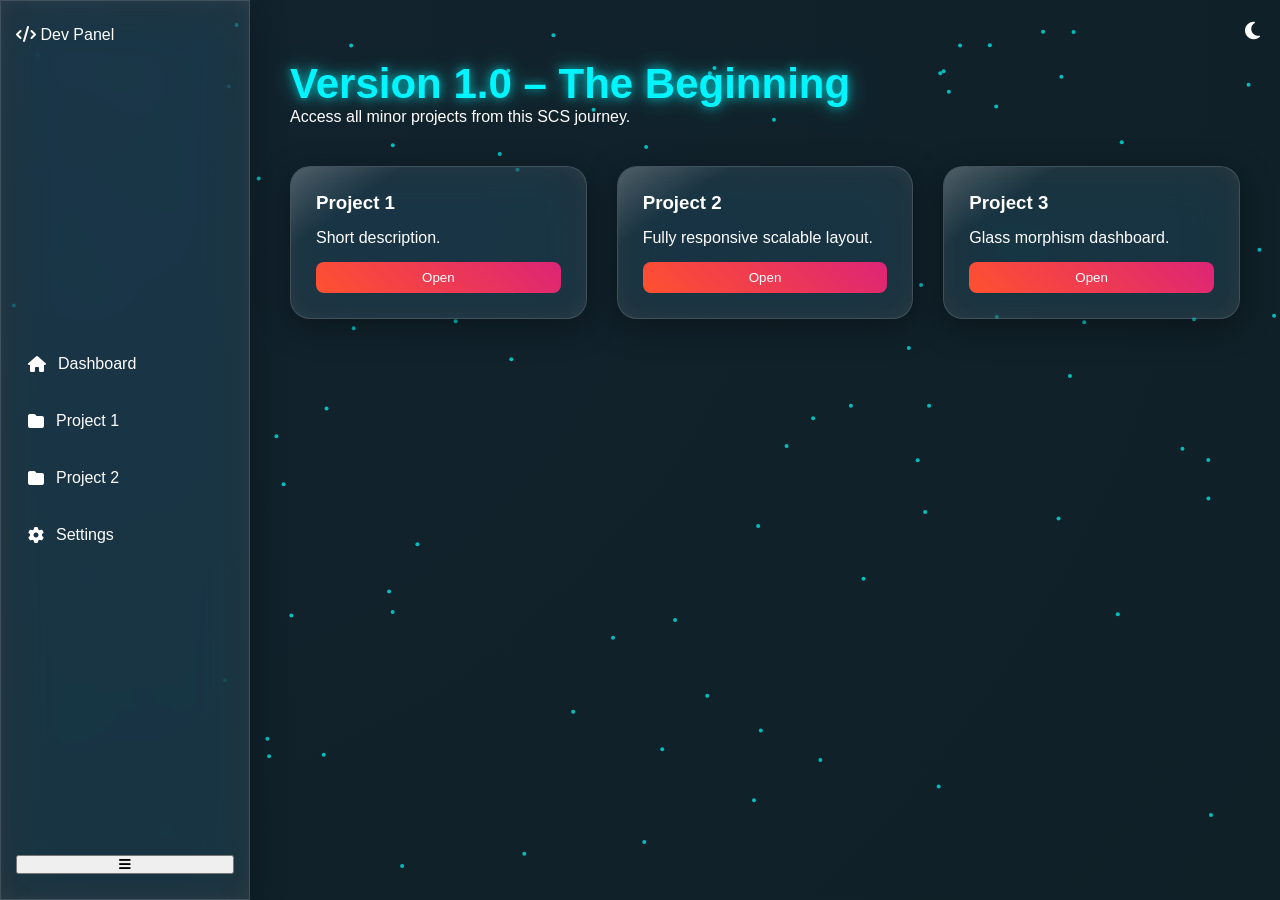
==== index.html @ 0c5f4213 "first commit" ====
<!DOCTYPE html>
<html lang="en">
<head>
    <meta charset="UTF-8">
    <title>Version 1.0 – The Beginning</title>
    <meta name="viewport" content="width=device-width, initial-scale=1.0">

    <link rel="stylesheet" href="style.css">

    <!-- Font Awesome -->
    <link href="https://cdnjs.cloudflare.com/ajax/libs/font-awesome/6.5.0/css/all.min.css" rel="stylesheet">
</head>
<body>

<canvas id="particles"></canvas>

<!-- Mobile Menu -->
<div class="mobile-menu" id="mobileMenu">
    <i class="fas fa-bars"></i>
</div>

<!-- Theme Toggle -->
<div class="theme-toggle" id="themeToggle">
    <i class="fas fa-moon"></i>
</div>

<div class="layout">

    <!-- Sidebar -->
    <aside class="sidebar" id="sidebar">
        <div class="logo">
            <i class="fas fa-code"></i>
            <span>Dev Panel</span>
        </div>

        <nav>
            <a href="#"><i class="fas fa-home"></i><span>Dashboard</span></a>
            <a href="#"><i class="fas fa-folder"></i><span>Project 1</span></a>
            <a href="#"><i class="fas fa-folder"></i><span>Project 2</span></a>
            <a href="#"><i class="fas fa-cog"></i><span>Settings</span></a>
        </nav>

        <button class="collapse-btn" id="collapseBtn">
            <i class="fas fa-bars"></i>
        </button>
    </aside>

    <!-- Main -->
    <main class="main">

        <section class="hero">
            <h1>Version 1.0 – The Beginning</h1>
            <p>Access all minor projects from this SCS journey.</p>
        </section>

        <!-- Dynamic Cards -->
        <section class="projects" id="projectsContainer"></section>

    </main>

</div>

<script src="script.js"></script>
</body>
</html>
---- style.css ----
:root {
    --bg: #0f2027;
    --text: #ffffff;
    --card-bg: rgba(255,255,255,0.08);
    --neon: #00ffff;
    --accent1: #00f5ff;
    --accent2: #7a00ff;
    --sidebar-width: 250px;
}

body.light {
    --bg: #f4f4f4;
    --text: #111;
    --card-bg: rgba(255,255,255,0.6);
}

/* RESET */
* {
    margin: 0;
    padding: 0;
    box-sizing: border-box;
    font-family: Arial, sans-serif;
}

body {
    background: radial-gradient(circle at top left, #12232e, #0f2027);
    color: var(--text);
    overflow-x: hidden;
    opacity: 0;
    transition: opacity 0.4s ease;
}

body.loaded {
    opacity: 1;
}

/* PARTICLES */
#particles {
    position: fixed;
    inset: 0;
    z-index: -1;
}

/* TOGGLES */
.theme-toggle,
.mobile-menu {
    position: fixed;
    top: 20px;
    font-size: 20px;
    cursor: pointer;
    z-index: 1000;
    transition: transform 0.3s ease;
}

.theme-toggle {
    right: 20px;
}

.mobile-menu {
    left: 20px;
    display: none;
}

.theme-toggle:hover,
.mobile-menu:hover {
    transform: scale(1.2) rotate(10deg);
}

/* LAYOUT */
.layout {
    display: flex;
    min-height: 100vh;
}

/* PREMIUM GLASS */
.sidebar,
.card {
    background: var(--card-bg);
    backdrop-filter: blur(25px) saturate(180%);
    border: 1px solid rgba(255,255,255,0.15);
    box-shadow:
        0 8px 32px rgba(0,0,0,0.37),
        inset 0 0 20px rgba(255,255,255,0.05);
}

/* SIDEBAR */
.sidebar {
    width: var(--sidebar-width);
    padding: 25px 15px;
    display: flex;
    flex-direction: column;
    justify-content: space-between;
    transition: 0.4s ease;
}

.sidebar.collapsed {
    width: 80px;
}

.sidebar nav {
    display: flex;
    flex-direction: column;
    gap: 15px;
}

.sidebar nav a {
    display: flex;
    align-items: center;
    gap: 12px;
    text-decoration: none;
    color: var(--text);
    padding: 12px;
    border-radius: 10px;
    transition: all 0.3s ease;
}

.sidebar nav a:hover {
    background: linear-gradient(45deg, var(--accent1), var(--accent2));
    color: white;
    box-shadow: 0 0 15px var(--neon);
}

.sidebar.collapsed span {
    display: none;
}

/* MAIN */
.main {
    flex: 1;
    padding: 60px 40px;
}

/* HERO */
.hero {
    margin-bottom: 40px;
    animation: fadeSlide 1s ease forwards;
}



.hero h1 {
    font-size: clamp(28px, 4vw, 42px);
    color: var(--accent1);
    text-shadow: 
        0 0 10px rgba(0, 255, 255, 0.6),
        0 0 20px rgba(0, 255, 255, 0.4),
        0 0 40px rgba(0, 255, 255, 0.2);
}

@keyframes fadeSlide {
    from {
        opacity: 0;
        transform: translateY(30px);
    }
    to {
        opacity: 1;
        transform: translateY(0);
    }
}

/* GRID */
.projects {
    display: grid;
    grid-template-columns: repeat(auto-fit, minmax(260px, 1fr));
    gap: 30px;
}

/* ========================= */
/* PREMIUM CARD ANIMATIONS */
/* ========================= */

.card {
    padding: 25px;
    border-radius: 20px;
    text-decoration: none;
    color: var(--text);
    display: flex;
    flex-direction: column;
    gap: 15px;
    position: relative;
    overflow: hidden;
    transition: 
        transform 0.4s cubic-bezier(.2,.8,.2,1),
        box-shadow 0.4s ease,
        background 0.4s ease;
    
    animation: floatIn 0.8s ease forwards;
}

/* Smooth entrance animation */
@keyframes floatIn {
    from {
        opacity: 0;
        transform: translateY(40px);
    }
    to {
        opacity: 1;
        transform: translateY(0);
    }
}

/* Animated glowing border */
.card::before {
    content: "";
    position: absolute;
    inset: -2px;
    border-radius: 22px;
    background: linear-gradient(45deg, var(--accent1), var(--accent2), var(--accent1));
    background-size: 300% 300%;
    z-index: -1;
    animation: borderGlow 6s linear infinite;
    opacity: 0;
    transition: opacity 0.4s ease;
}

@keyframes borderGlow {
    0% { background-position: 0% 50%; }
    100% { background-position: 300% 50%; }
}

/* Normal subtle floating */
.card:hover {
    transform: translateY(-12px) scale(1.04);
    box-shadow: 0 20px 50px rgba(0,255,255,0.35);
}

.card:hover::before {
    opacity: 1;
}

/* Shine effect */
.card::after {
    content: "";
    position: absolute;
    top: -100%;
    left: -100%;
    width: 200%;
    height: 200%;
    background: linear-gradient(
        120deg,
        transparent 40%,
        rgba(255,255,255,0.2) 50%,
        transparent 60%
    );
    transform: rotate(25deg);
    transition: all 0.6s ease;
}

.card:hover::after {
    top: 100%;
    left: 100%;
}

/* Hold / Click Effect */
.card:active {
    transform: scale(0.95);
    box-shadow: 0 5px 20px rgba(0,255,255,0.2);
}

/* Button Styling */
.card button {
    padding: 8px;
    border: none;
    border-radius: 8px;
    background: linear-gradient(45deg, #ff512f, #dd2476);
    color: white;
    cursor: pointer;
    transition: 0.3s ease;
}

.card button:hover {
    transform: scale(1.1);
}

/* MOBILE */
@media (max-width: 768px) {
    .mobile-menu {
        display: block;
    }

    .sidebar {
        position: fixed;
        left: -100%;
        top: 0;
        height: 100%;
        z-index: 999;
    }

    .sidebar.active {
        left: 0;
    }

    .main {
        padding: 80px 20px;
    }
}
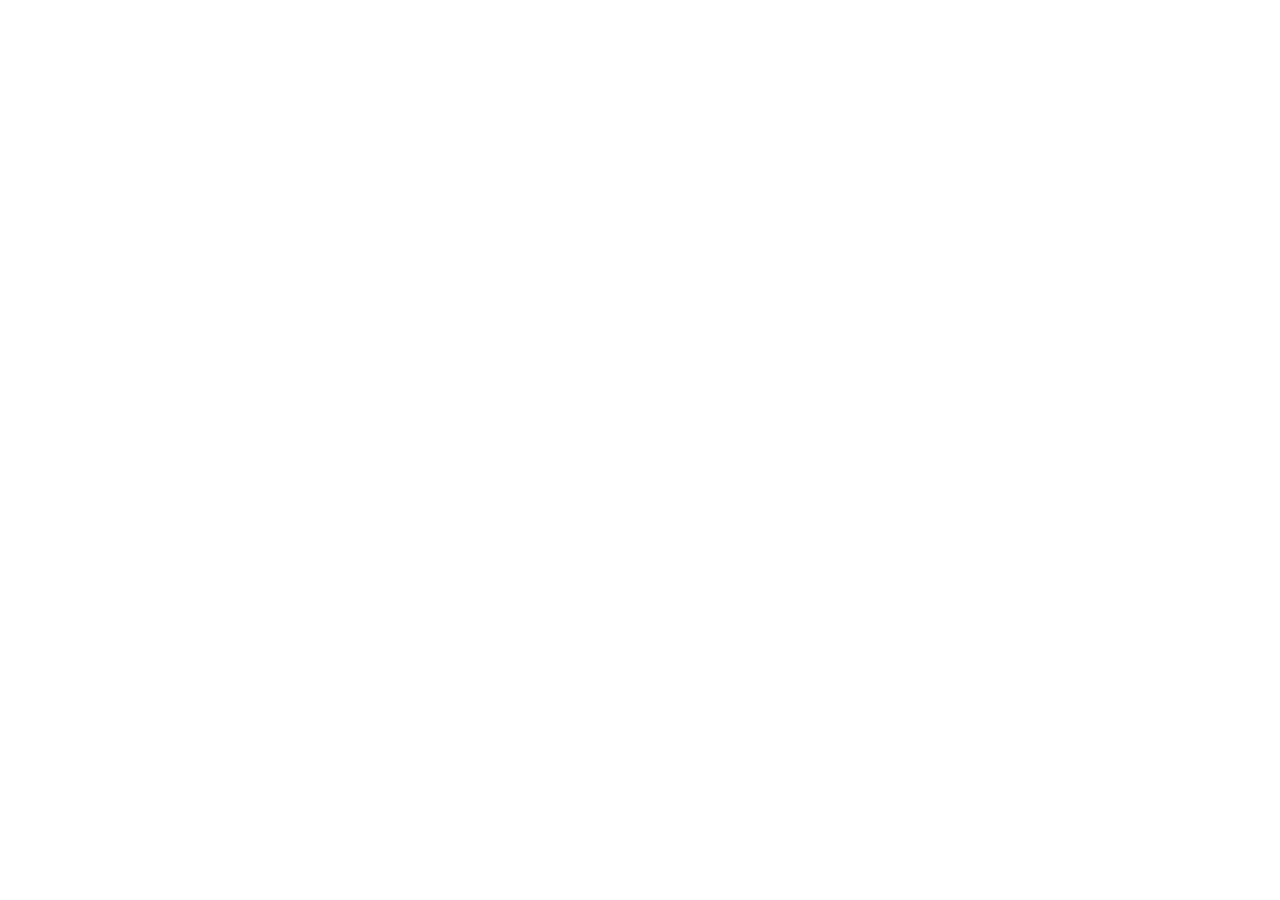
==== commit 43217682: "first commit" ====
--- a/index.html
+++ b/index.html
@@ -2,64 +2,12 @@
 <html lang="en">
 <head>
     <meta charset="UTF-8">
-    <title>Version 1.0 – The Beginning</title>
     <meta name="viewport" content="width=device-width, initial-scale=1.0">
-
-    <link rel="stylesheet" href="style.css">
-
-    <!-- Font Awesome -->
-    <link href="https://cdnjs.cloudflare.com/ajax/libs/font-awesome/6.5.0/css/all.min.css" rel="stylesheet">
+    <title>Document</title>
 </head>
 <body>
-
-<canvas id="particles"></canvas>
-
-<!-- Mobile Menu -->
-<div class="mobile-menu" id="mobileMenu">
-    <i class="fas fa-bars"></i>
-</div>
-
-<!-- Theme Toggle -->
-<div class="theme-toggle" id="themeToggle">
-    <i class="fas fa-moon"></i>
-</div>
-
-<div class="layout">
-
-    <!-- Sidebar -->
-    <aside class="sidebar" id="sidebar">
-        <div class="logo">
-            <i class="fas fa-code"></i>
-            <span>Dev Panel</span>
-        </div>
-
-        <nav>
-            <a href="#"><i class="fas fa-home"></i><span>Dashboard</span></a>
-            <a href="#"><i class="fas fa-folder"></i><span>Project 1</span></a>
-            <a href="#"><i class="fas fa-folder"></i><span>Project 2</span></a>
-            <a href="#"><i class="fas fa-cog"></i><span>Settings</span></a>
-        </nav>
-
-        <button class="collapse-btn" id="collapseBtn">
-            <i class="fas fa-bars"></i>
-        </button>
-    </aside>
-
-    <!-- Main -->
-    <main class="main">
-
-        <section class="hero">
-            <h1>Version 1.0 – The Beginning</h1>
-            <p>Access all minor projects from this SCS journey.</p>
-        </section>
-
-        <!-- Dynamic Cards -->
-        <section class="projects" id="projectsContainer"></section>
-
-    </main>
-
-</div>
-
-<script src="script.js"></script>
+    <div class="main">
+        
+    </div>
 </body>
 </html>
